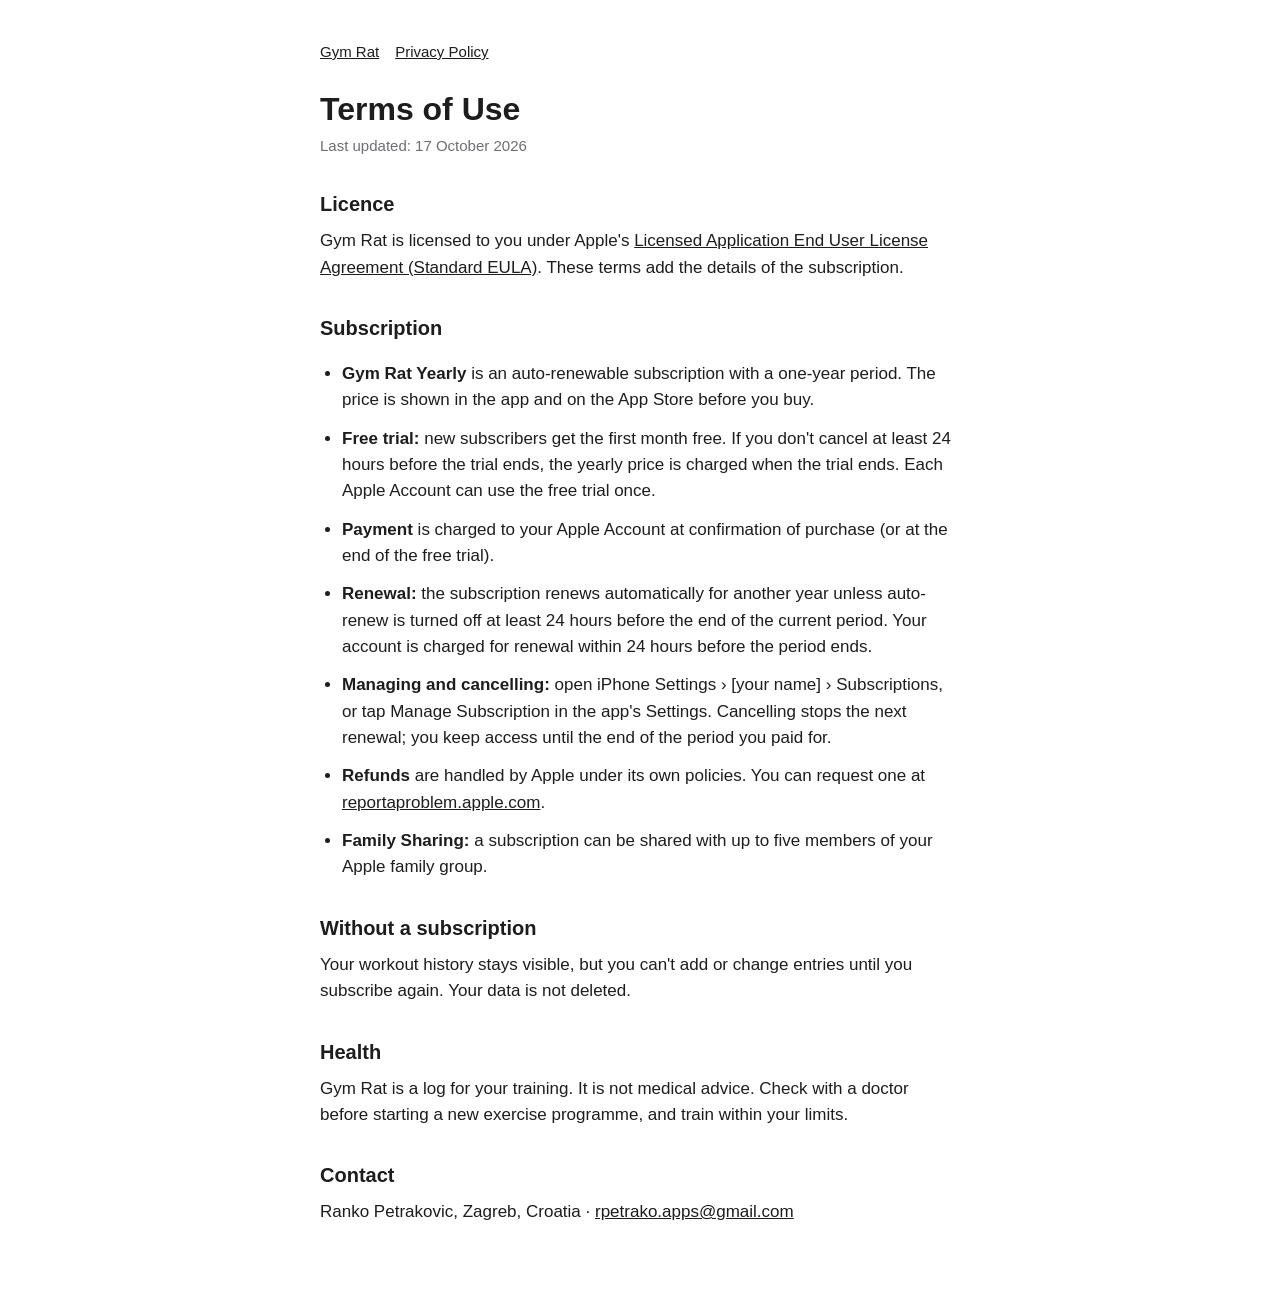
==== terms.html @ 823cb690 "Gym Rat privacy policy and terms of use Co-Authored-By: Claude Opus 5.5 <noreply@anthropic.com> Clau" ====
<!doctype html>
<html lang="en"><head><meta charset="utf-8"><meta name="viewport" content="width=device-width, initial-scale=1">
<title>Gym Rat Terms of Use</title><link rel="stylesheet" href="style.css"></head>
<body><main>
<nav><a href="index.html">Gym Rat</a><a href="privacy.html">Privacy Policy</a></nav>
<h1>Terms of Use</h1>
<p class="muted">Last updated: 17 October 2026</p>

<h2>Licence</h2>
<p>Gym Rat is licensed to you under Apple's <a href="https://www.apple.com/legal/internet-services/itunes/dev/stdeula/">Licensed Application End User License Agreement (Standard EULA)</a>. These terms add the details of the subscription.</p>

<h2>Subscription</h2>
<ul>
<li><strong>Gym Rat Yearly</strong> is an auto-renewable subscription with a one-year period. The price is shown in the app and on the App Store before you buy.</li>
<li><strong>Free trial:</strong> new subscribers get the first month free. If you don't cancel at least 24 hours before the trial ends, the yearly price is charged when the trial ends. Each Apple Account can use the free trial once.</li>
<li><strong>Payment</strong> is charged to your Apple Account at confirmation of purchase (or at the end of the free trial).</li>
<li><strong>Renewal:</strong> the subscription renews automatically for another year unless auto-renew is turned off at least 24 hours before the end of the current period. Your account is charged for renewal within 24 hours before the period ends.</li>
<li><strong>Managing and cancelling:</strong> open iPhone Settings › [your name] › Subscriptions, or tap Manage Subscription in the app's Settings. Cancelling stops the next renewal; you keep access until the end of the period you paid for.</li>
<li><strong>Refunds</strong> are handled by Apple under its own policies. You can request one at <a href="https://reportaproblem.apple.com">reportaproblem.apple.com</a>.</li>
<li><strong>Family Sharing:</strong> a subscription can be shared with up to five members of your Apple family group.</li>
</ul>

<h2>Without a subscription</h2>
<p>Your workout history stays visible, but you can't add or change entries until you subscribe again. Your data is not deleted.</p>

<h2>Health</h2>
<p>Gym Rat is a log for your training. It is not medical advice. Check with a doctor before starting a new exercise programme, and train within your limits.</p>

<h2>Contact</h2>
<p>Ranko Petrakovic, Zagreb, Croatia · <a href="mailto:rpetrako.apps@gmail.com">rpetrako.apps@gmail.com</a></p>
</main></body></html>
---- style.css ----
:root { color-scheme: light dark; --fg:#1d1d1f; --muted:#6e6e73; --bg:#ffffff; --line:#d2d2d7; }
@media (prefers-color-scheme: dark) { :root { --fg:#f5f5f7; --muted:#a1a1a6; --bg:#000000; --line:#424245; } }
* { box-sizing: border-box; }
body { margin:0; background:var(--bg); color:var(--fg); font:17px/1.55 -apple-system, BlinkMacSystemFont, "Helvetica Neue", Arial, sans-serif; }
main { max-width: 680px; margin: 0 auto; padding: 40px 20px 64px; }
h1 { font-size: 32px; line-height:1.15; margin: 0 0 6px; }
h2 { font-size: 20px; margin: 32px 0 8px; }
p, li { margin: 0 0 12px; }
ul { padding-left: 22px; }
a { color: inherit; }
.muted { color: var(--muted); font-size: 15px; }
nav { margin-bottom: 28px; font-size: 15px; }
nav a { margin-right: 16px; }
footer { margin-top: 40px; padding-top: 16px; border-top: 1px solid var(--line); }
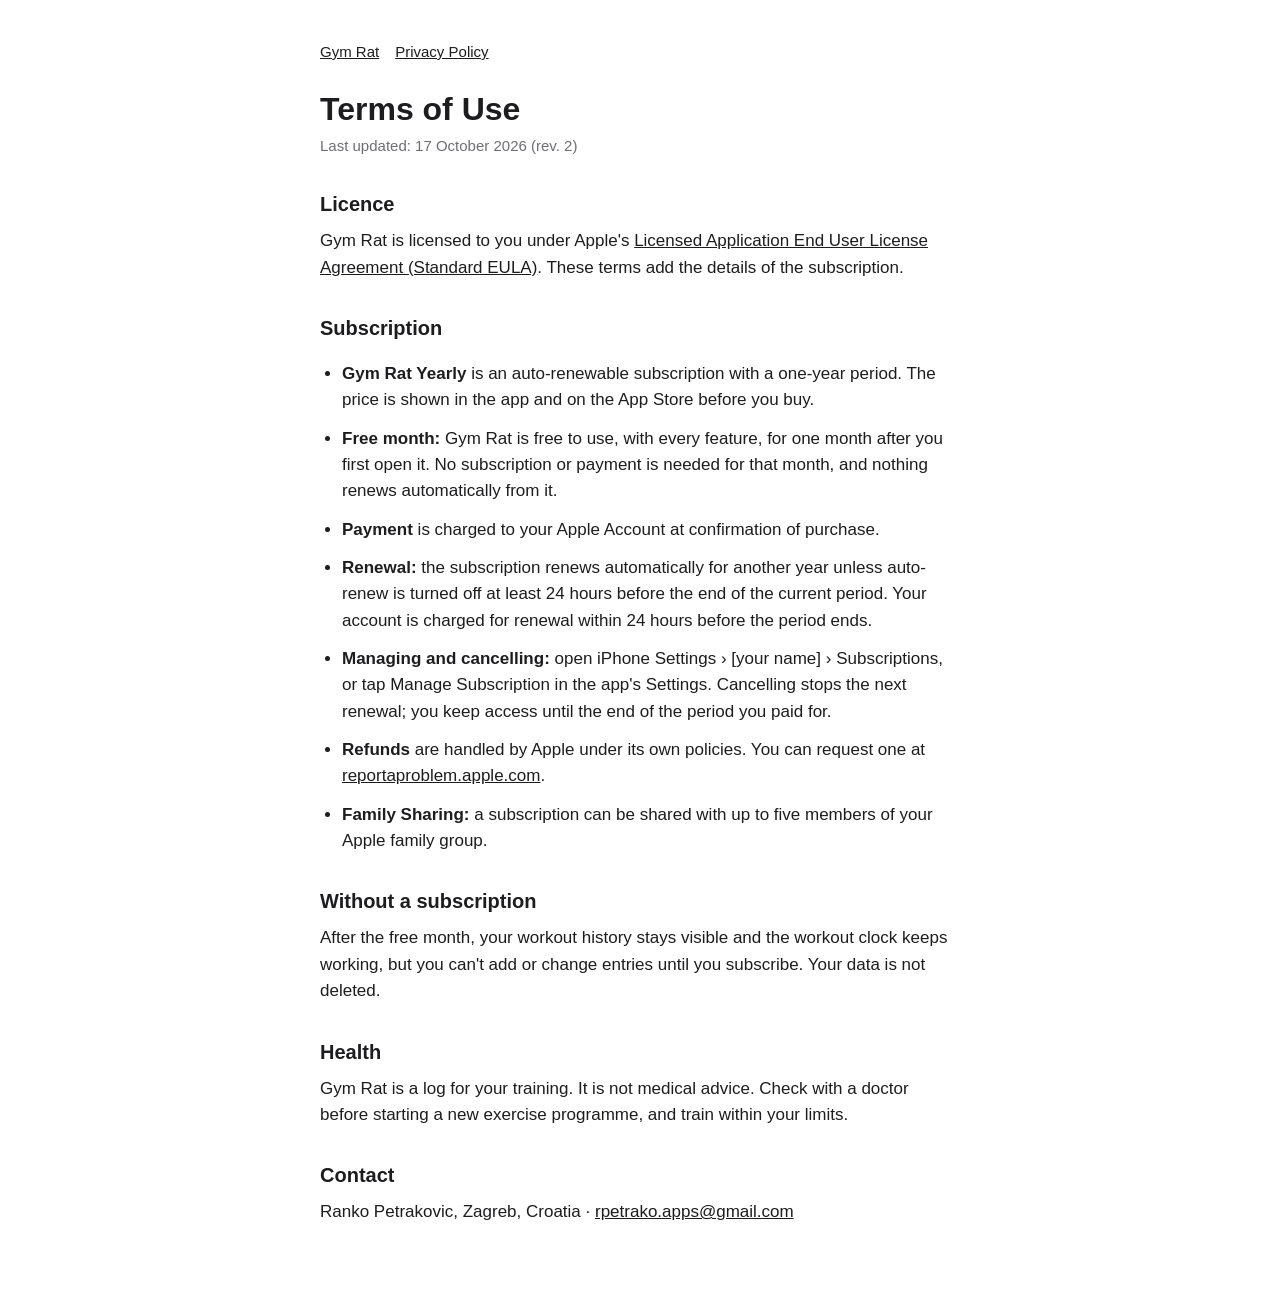
==== commit 22c1482a: "Terms: free first month from first launch" ====
--- a/terms.html
+++ b/terms.html
@@ -4,7 +4,7 @@
 <body><main>
 <nav><a href="index.html">Gym Rat</a><a href="privacy.html">Privacy Policy</a></nav>
 <h1>Terms of Use</h1>
-<p class="muted">Last updated: 17 October 2026</p>
+<p class="muted">Last updated: 17 October 2026 (rev. 2)</p>
 
 <h2>Licence</h2>
 <p>Gym Rat is licensed to you under Apple's <a href="https://www.apple.com/legal/internet-services/itunes/dev/stdeula/">Licensed Application End User License Agreement (Standard EULA)</a>. These terms add the details of the subscription.</p>
@@ -12,8 +12,8 @@
 <h2>Subscription</h2>
 <ul>
 <li><strong>Gym Rat Yearly</strong> is an auto-renewable subscription with a one-year period. The price is shown in the app and on the App Store before you buy.</li>
-<li><strong>Free trial:</strong> new subscribers get the first month free. If you don't cancel at least 24 hours before the trial ends, the yearly price is charged when the trial ends. Each Apple Account can use the free trial once.</li>
-<li><strong>Payment</strong> is charged to your Apple Account at confirmation of purchase (or at the end of the free trial).</li>
+<li><strong>Free month:</strong> Gym Rat is free to use, with every feature, for one month after you first open it. No subscription or payment is needed for that month, and nothing renews automatically from it.</li>
+<li><strong>Payment</strong> is charged to your Apple Account at confirmation of purchase.</li>
 <li><strong>Renewal:</strong> the subscription renews automatically for another year unless auto-renew is turned off at least 24 hours before the end of the current period. Your account is charged for renewal within 24 hours before the period ends.</li>
 <li><strong>Managing and cancelling:</strong> open iPhone Settings › [your name] › Subscriptions, or tap Manage Subscription in the app's Settings. Cancelling stops the next renewal; you keep access until the end of the period you paid for.</li>
 <li><strong>Refunds</strong> are handled by Apple under its own policies. You can request one at <a href="https://reportaproblem.apple.com">reportaproblem.apple.com</a>.</li>
@@ -21,7 +21,7 @@
 </ul>
 
 <h2>Without a subscription</h2>
-<p>Your workout history stays visible, but you can't add or change entries until you subscribe again. Your data is not deleted.</p>
+<p>After the free month, your workout history stays visible and the workout clock keeps working, but you can't add or change entries until you subscribe. Your data is not deleted.</p>
 
 <h2>Health</h2>
 <p>Gym Rat is a log for your training. It is not medical advice. Check with a doctor before starting a new exercise programme, and train within your limits.</p>
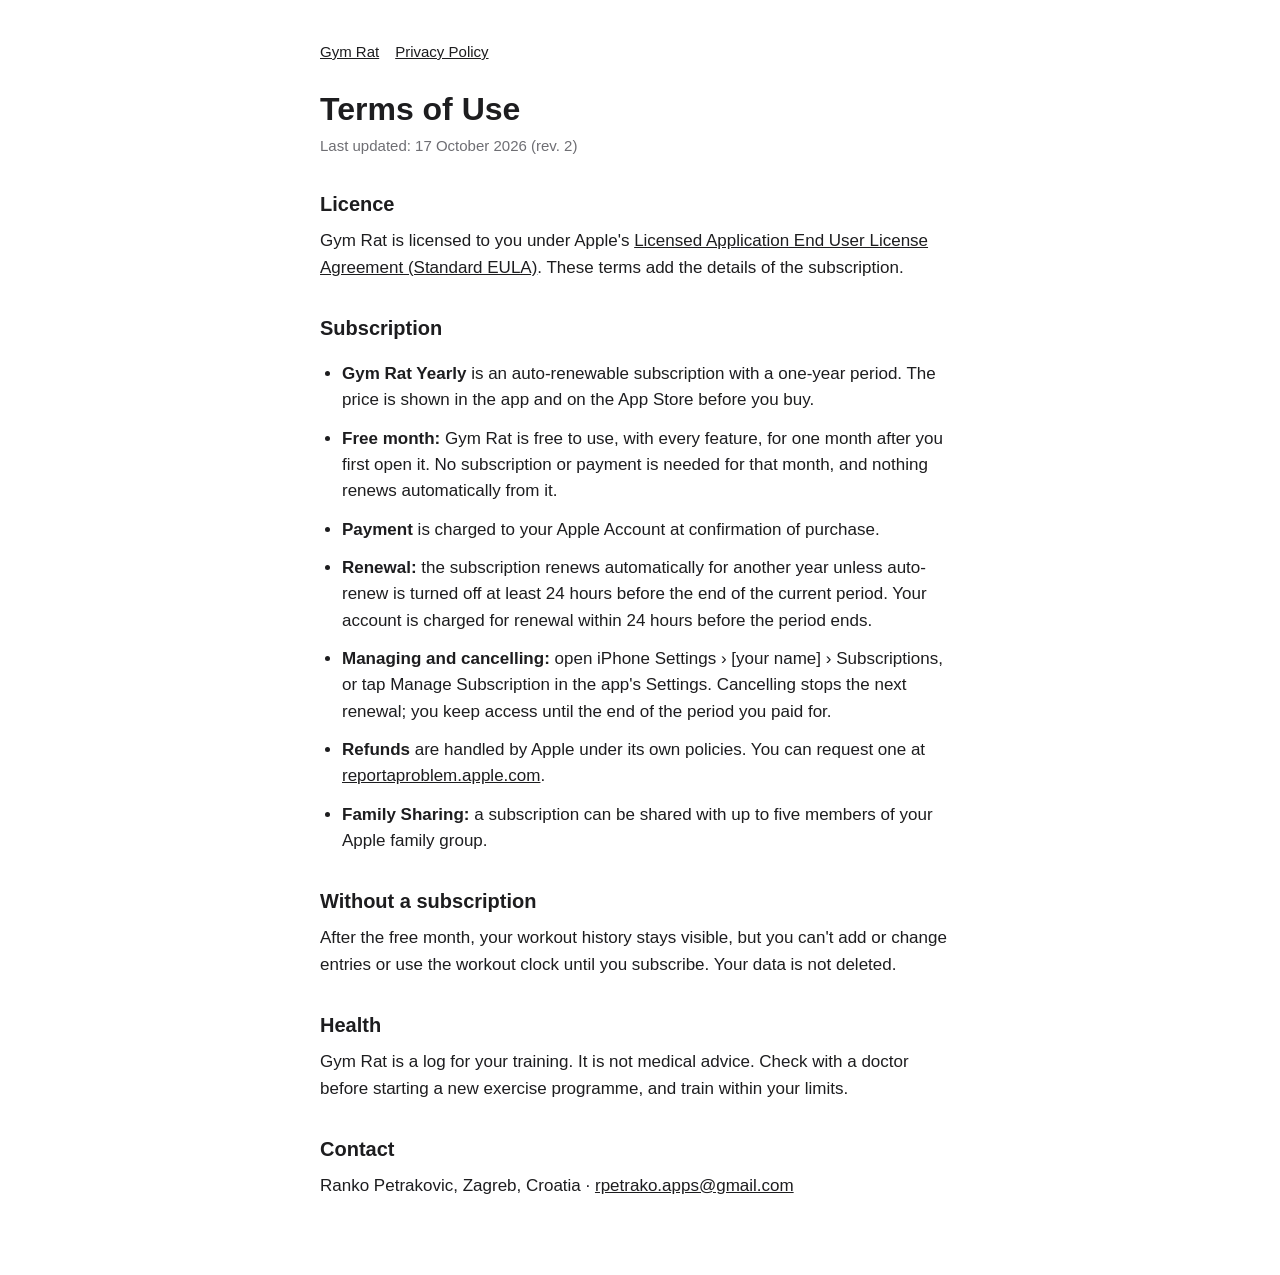
==== commit 521eaf94: "Terms: clock needs a subscription after the free month" ====
--- a/terms.html
+++ b/terms.html
@@ -21,7 +21,7 @@
 </ul>
 
 <h2>Without a subscription</h2>
-<p>After the free month, your workout history stays visible and the workout clock keeps working, but you can't add or change entries until you subscribe. Your data is not deleted.</p>
+<p>After the free month, your workout history stays visible, but you can't add or change entries or use the workout clock until you subscribe. Your data is not deleted.</p>
 
 <h2>Health</h2>
 <p>Gym Rat is a log for your training. It is not medical advice. Check with a doctor before starting a new exercise programme, and train within your limits.</p>
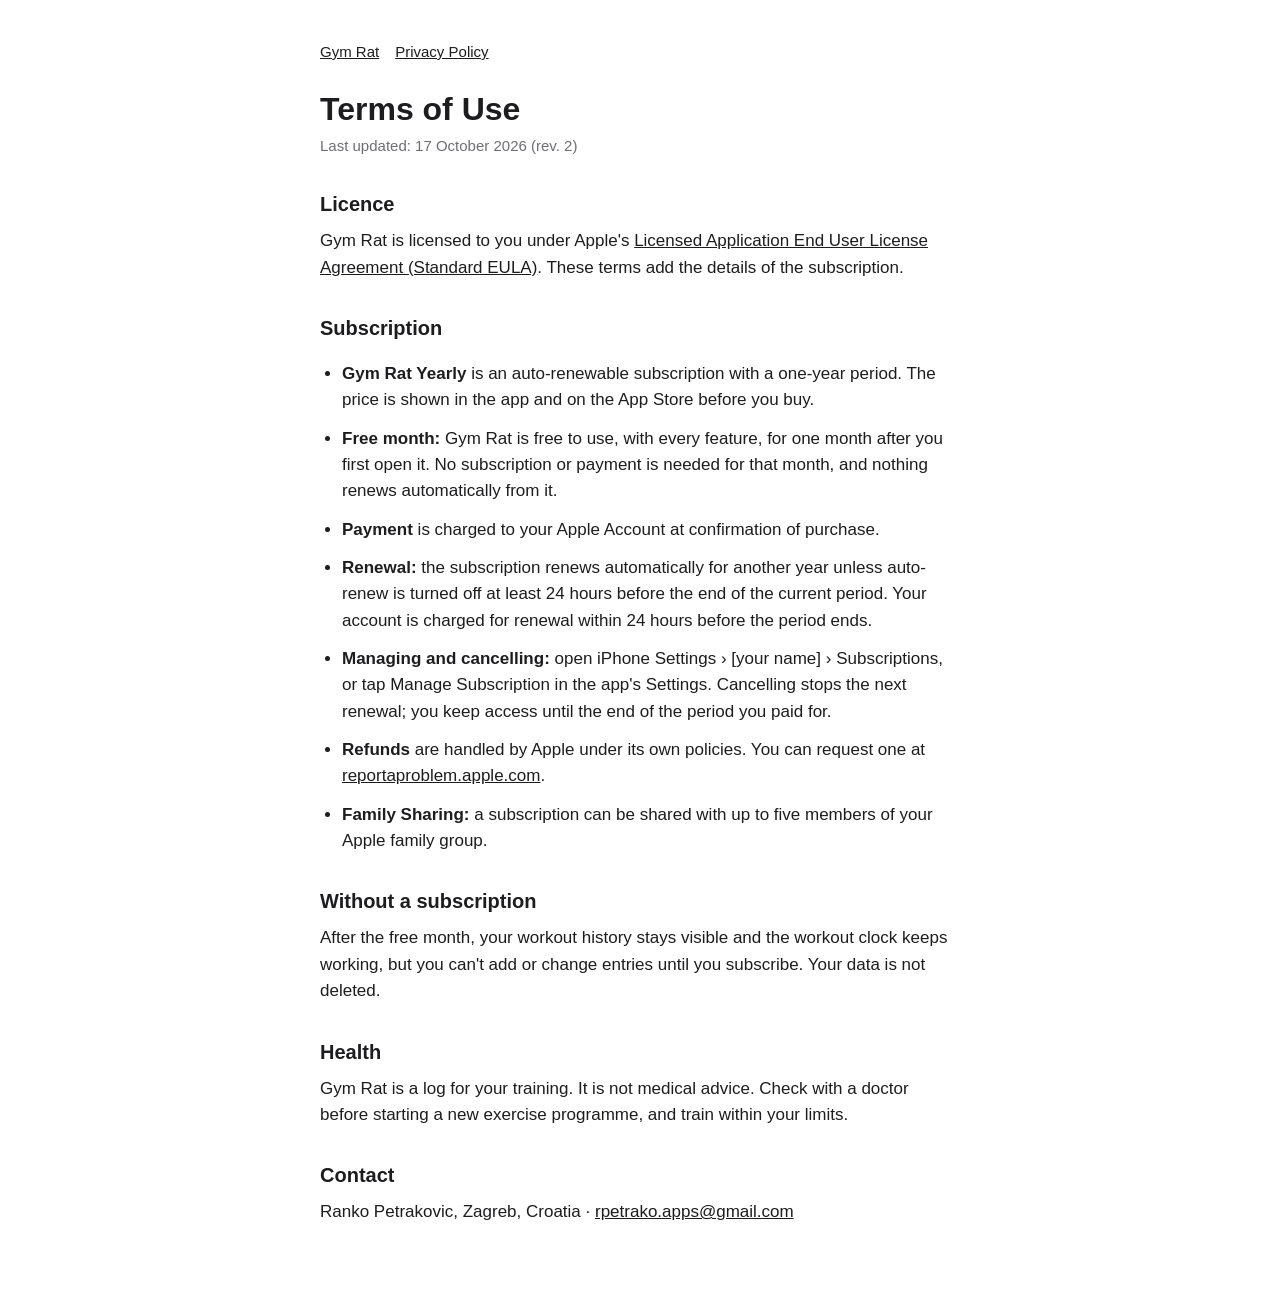
==== commit 551d4aa3: "Revert "Terms: clock needs a subscription after the free month" This reverts commit 521eaf94107ff6fa" ====
--- a/terms.html
+++ b/terms.html
@@ -21,7 +21,7 @@
 </ul>
 
 <h2>Without a subscription</h2>
-<p>After the free month, your workout history stays visible, but you can't add or change entries or use the workout clock until you subscribe. Your data is not deleted.</p>
+<p>After the free month, your workout history stays visible and the workout clock keeps working, but you can't add or change entries until you subscribe. Your data is not deleted.</p>
 
 <h2>Health</h2>
 <p>Gym Rat is a log for your training. It is not medical advice. Check with a doctor before starting a new exercise programme, and train within your limits.</p>
